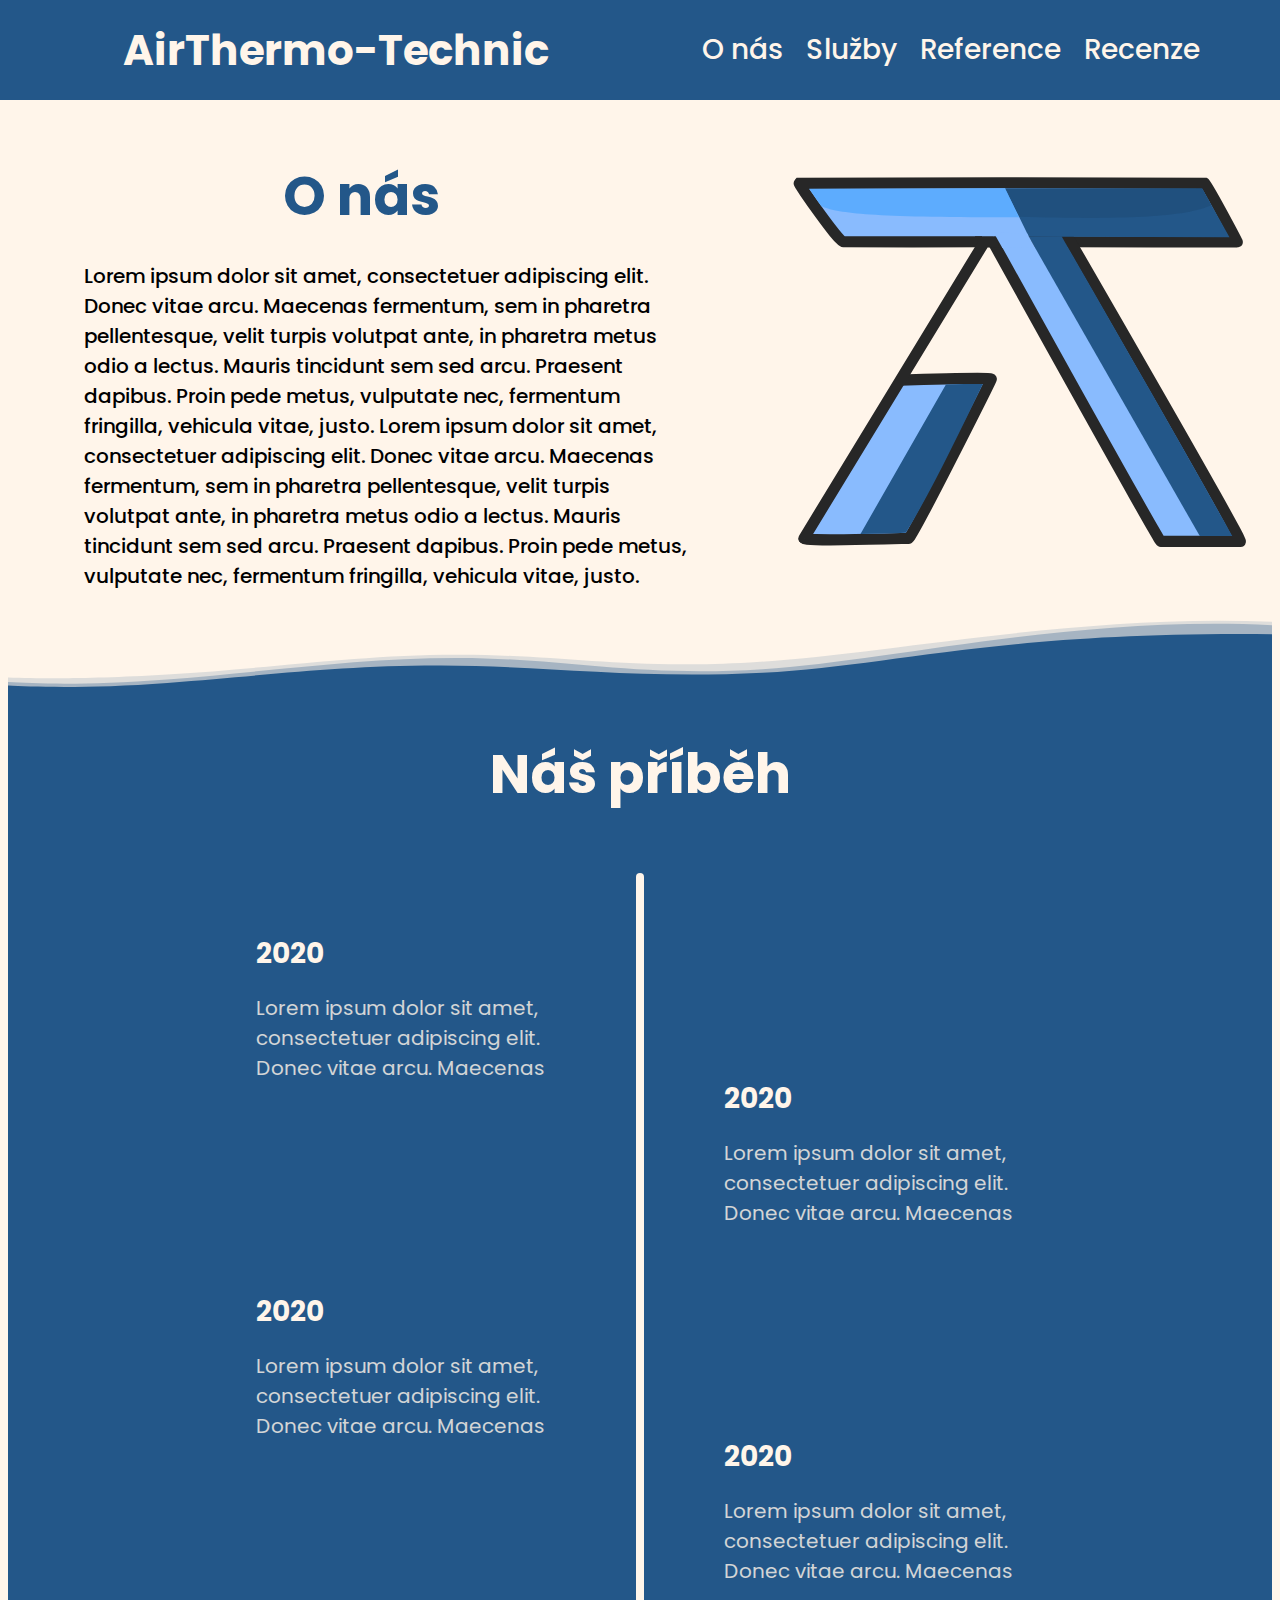
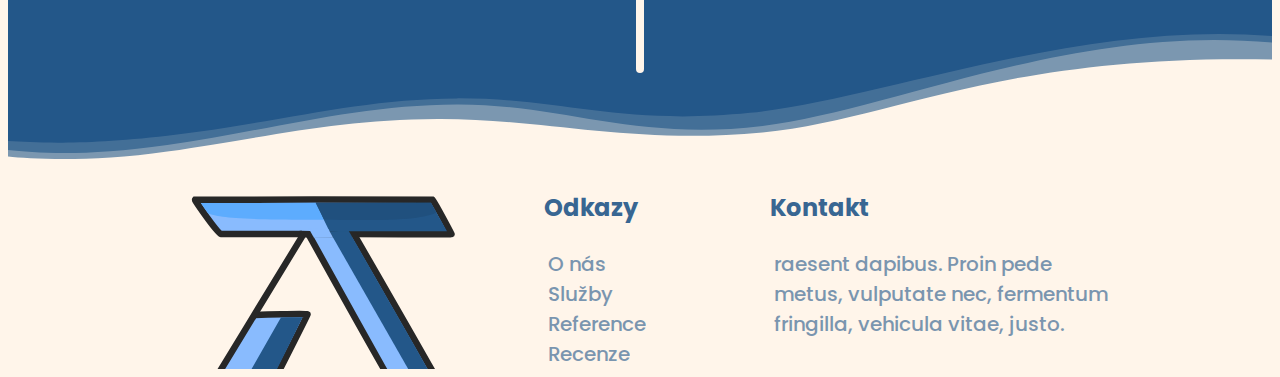
==== a-us.html @ fc0c4437 "Added about us page" ====
<!DOCTYPE html>
<html>

<head>
    <link rel="preconnect" href="https://fonts.googleapis.com">
    <link rel="preconnect" href="https://fonts.gstatic.com" crossorigin>
    <link
        href="https://fonts.googleapis.com/css2?family=Montserrat:ital,wght@0,100..900;1,100..900&family=Poppins:ital,wght@0,100;0,200;0,300;0,400;0,500;0,600;0,700;0,800;0,900;1,100;1,200;1,300;1,400;1,500;1,600;1,700;1,800;1,900&display=swap"
        rel="stylesheet">

    <link rel="stylesheet" href="styles/general/general.css">
    <link rel="stylesheet" href="styles/general/header.css">
    <link rel="stylesheet" href="styles/general/path-elem.css">
    <link rel="stylesheet" href="styles/general/footer.css">

    <link rel="stylesheet" href="styles/specific/a-us.css">
    <link rel="stylesheet" href="styles/specific/time.css">



    <meta name="viewport" content="width=device-width, initial-scale=1.0">
    <meta charset="UTF-8">
</head>

<body>
    <header class="flex a-c s-around">
        <div class="l-head">
            <p class="h-head">
                AirThermo-Technic
            </p>
        </div>
        <div class="r-header">
            <a class="h-link">
                O nás
            </a>
            <a class="h-link">
                Služby
            </a>
            <a class="h-link">
                Reference
            </a>
            <a class="h-link">
                Recenze
            </a>
        </div>
    </header>
    <div class="a-us flex">
        <div class="l-a-us f-col a-c">
            <h1 class="h">O nás</h1>
            <p class="a-us-text">
                Lorem ipsum dolor sit amet, consectetuer
                adipiscing elit. Donec vitae arcu. Maecenas
                fermentum, sem in pharetra pellentesque,
                velit turpis volutpat ante, in pharetra metus
                odio a lectus. Mauris tincidunt sem sed arcu.
                Praesent dapibus. Proin pede metus, vulputate nec,
                fermentum fringilla, vehicula vitae, justo. Lorem ipsum dolor sit amet, consectetuer
                adipiscing elit. Donec vitae arcu. Maecenas
                fermentum, sem in pharetra pellentesque,
                velit turpis volutpat ante, in pharetra metus
                odio a lectus. Mauris tincidunt sem sed arcu.
                Praesent dapibus. Proin pede metus, vulputate nec,
                fermentum fringilla, vehicula vitae, justo.

            </p>
        </div>
        <div class="r-a-us">
            <img class="a-us-pic" src="pics/airthermo-logo.svg">
        </div>
        <svg class=" nectar-shape-divider
            bl" fill="" xmlns="http://www.w3.org/2000/svg" viewBox="0 0 1000 300" preserveAspectRatio="none">
            <path
                d="M 1000 299 l 2 -279 c -155 -36 -310 135 -415 164 c -102.64 28.35 -149 -32 -232 -31 c -80 1 -142 53 -229 80 c -65.54 20.34 -101 15 -126 11.61 v 54.39 z">
            </path>
            <path
                d="M 1000 286 l 2 -252 c -157 -43 -302 144 -405 178 c -101.11 33.38 -159 -47 -242 -46 c -80 1 -145.09 54.07 -229 87 c -65.21 25.59 -104.07 16.72 -126 10.61 v 22.39 z">
            </path>
            <path
                d="M 1000 300 l 1 -230.29 c -217 -12.71 -300.47 129.15 -404 156.29 c -103 27 -174 -30 -257 -29 c -80 1 -130.09 37.07 -214 70 c -61.23 24 -108 15.61 -126 10.61 v 22.39 z">
            </path>
        </svg>

    </div>
    <div class="time a-c f-col">
        <h2 class="h">Náš příběh</h2>
        <div class="flex a-c">

            <div class="f-col">

                <div class="time-item one">
                    <p class="time-h">
                        2020
                    </p>
                    <p class="time-para">
                        Lorem ipsum dolor sit amet, consectetuer
                        adipiscing elit. Donec vitae arcu. Maecenas
                    </p>
                </div>
                <div class="time-item">
                    <p class="time-h">
                        2020
                    </p>
                    <p class="time-para">
                        Lorem ipsum dolor sit amet, consectetuer
                        adipiscing elit. Donec vitae arcu. Maecenas
                    </p>
                </div>



            </div>
            <hr class="time-line">
            <div class="f-col">

                <div class="time-item two">
                    <p class="time-h">
                        2020
                    </p>
                    <p class="time-para">
                        Lorem ipsum dolor sit amet, consectetuer
                        adipiscing elit. Donec vitae arcu. Maecenas
                    </p>
                </div>
                <div class="time-item">
                    <p class="time-h">
                        2020
                    </p>
                    <p class="time-para">
                        Lorem ipsum dolor sit amet, consectetuer
                        adipiscing elit. Donec vitae arcu. Maecenas
                    </p>
                </div>
            </div>
        </div>


        <svg class=" nectar-shape-divider
        whi" fill="" xmlns="http://www.w3.org/2000/svg" viewBox="0 0 1000 300" preserveAspectRatio="none">
            <path
                d="M 1000 299 l 2 -279 c -155 -36 -310 135 -415 164 c -102.64 28.35 -149 -32 -232 -31 c -80 1 -142 53 -229 80 c -65.54 20.34 -101 15 -126 11.61 v 54.39 z">
            </path>
            <path
                d="M 1000 286 l 2 -252 c -157 -43 -302 144 -405 178 c -101.11 33.38 -159 -47 -242 -46 c -80 1 -145.09 54.07 -229 87 c -65.21 25.59 -104.07 16.72 -126 10.61 v 22.39 z">
            </path>
            <path
                d="M 1000 300 l 1 -230.29 c -217 -12.71 -300.47 129.15 -404 156.29 c -103 27 -174 -30 -257 -29 c -80 1 -130.09 37.07 -214 70 c -61.23 24 -108 15.61 -126 10.61 v 22.39 z">
            </path>
        </svg>
    </div>
    <footer class="flex s-around">
        <img class="footer-logo" src="pics/logo-footer.svg">

        <div class="flex">
            <div class="footer-links f-col">
                <p class="footer-link-h">
                    Odkazy
                </p>
                <a class="f-link">
                    O nás
                </a>
                <a class="f-link">
                    Služby
                </a>
                <a class="f-link">
                    Reference
                </a>
                <a class="f-link">
                    Recenze
                </a>


            </div>
            <div class="footer-links f-col">
                <p class="footer-link-h">
                    Kontakt
                </p>
                <a class="f-link">
                    raesent dapibus. Proin pede metus, vulputate nec,
                    fermentum fringilla, vehicula vitae, justo.
                </a>
            </div>
        </div>

    </footer>
</body>

</html>
---- styles/general/general.css ----
.flex {
    display: flex;
}
.wrap {
    flex-wrap: wrap;
}
body {
    background-color: #FFF5EA;
}

.a-c {
    align-items: center;
}

.j-c {
    justify-content: center;
}
.f-col {
    display: flex;
    flex-direction: column;
}
.s-around {
    justify-content: space-around;
}

p,
a,
.h,
button{
    font-family: "Poppins", sans-serif;
}
.h {
    font-size: 54px;
}
---- styles/general/header.css ----
header {
    position: fixed;
    top: 0;
    left: 0;
    right: 0;
    height: 100px;
    background-color: #235789;
    z-index: 10000;
}

.h-head {
    color: #FFF5EA;
    font-size: 42px;
    margin-left: 4vw;
    font-weight: 700;
}

.h-link {
    color: #FFF5EA;
    font-size: 28px;
    margin: 8px;
    font-weight: 500;
}
---- styles/general/path-elem.css ----
.nectar-shape-divider {
    
    width: 100%;
    left: 0;
    right: 0;
    width: 100%;
    bottom: -1px;
    z-index: 100;
    height: 13%;
    position: absolute;

  }
  svg path:nth-child(1) { opacity: 0.15; }
  svg path:nth-child(2) { opacity: 0.3; }
  
  .nectar-shape-divider-wrap {
    width: 100%;
  }
.whi {
    fill: #FFF5EA;
}
.bl {
    fill: #235789;
}
---- styles/general/footer.css ----
.footer-logo {
    width: 25vw;
    margin-left: 10vw;
}

footer {
    padding-bottom: -80px;
}

.footer-links {
    margin-right: 10vw;
}

.footer-link-h {
    font-size: 24px;
    font-weight: 700;
    opacity: 0.9;
    color: #235789;
    margin-left: -4px;
}

.f-link {
    font-size: 20px;
    color: #235789;
    font-weight: 500;
    opacity: 0.6;
    max-width: 340px;
}
---- styles/specific/a-us.css ----
.a-us {
    margin-top: 120px;
    position: relative;
    padding-bottom: 60px;
}

.l-a-us {
    width: 60vw;
}

h1 {
    color: #235789;

    margin-bottom: 4px;

    font-weight: 700;
    margin-left: -4vw;
}

.a-us-text {
    width: 80%;
    font-size: 20px;
    font-weight: 500;

}
.r-a-us {
    width: 30vw;
}

@media (max-width: 1300px) {
    .r-a-us {
        width: 40vw;
    }
    
}
---- styles/specific/time.css ----
.time {
    background-color: #235789;
    position: relative;
    padding-bottom: 80px;
}

h2 {
    color: #FFF5EA;
}

.time-line {
    height: 800px;
    width: 8px;
    border: none;
    background-color: #FFF5EA;
    border-radius: 4px;
}

.time-item {
    margin: 80px;
  
}

.one {
    margin-top: -100px;
}

.two {
    margin-top: 190px;
}
.time-h {
    color: #FFF5EA;
    font-size: 28px;
    font-weight: 700;
}

.time-para {
    max-width: 300px;
    color: #FFF5EA;
    opacity: 0.8;
    font-size: 20px;
    margin-top: -10px;
}
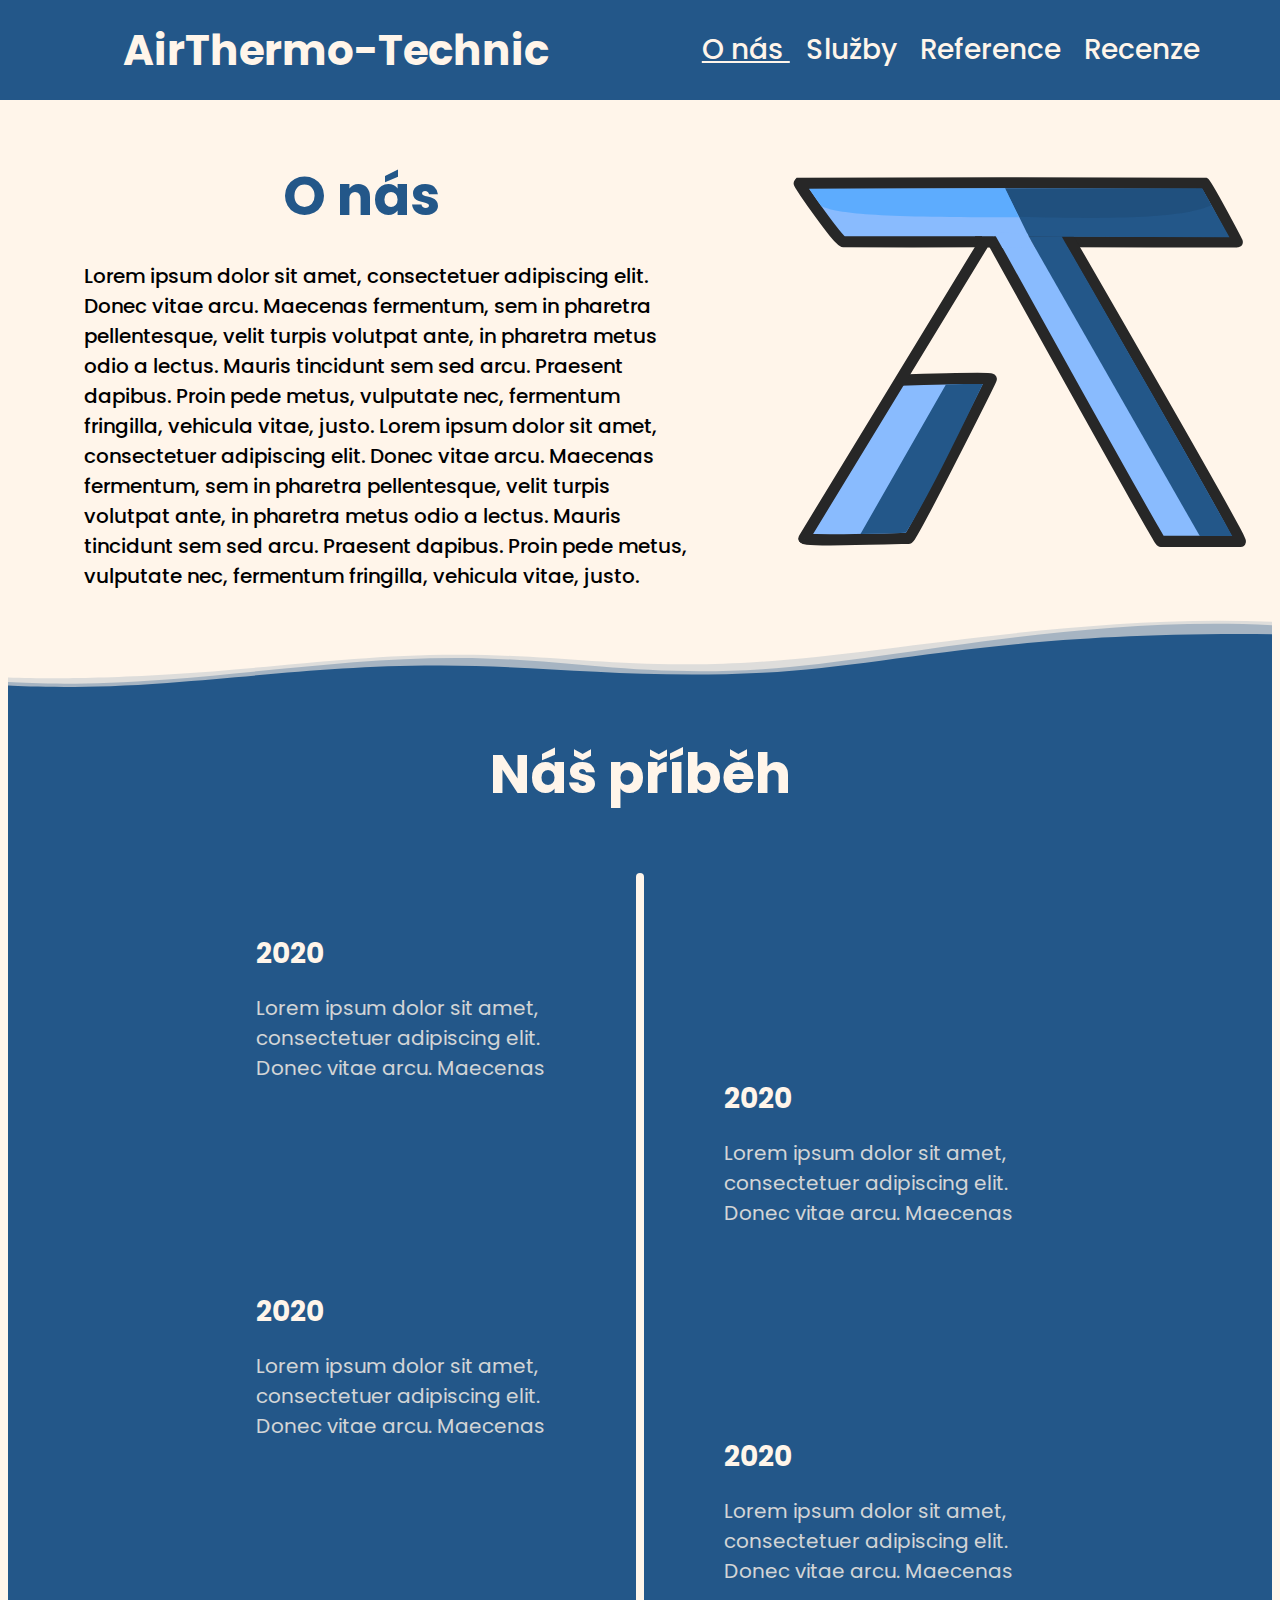
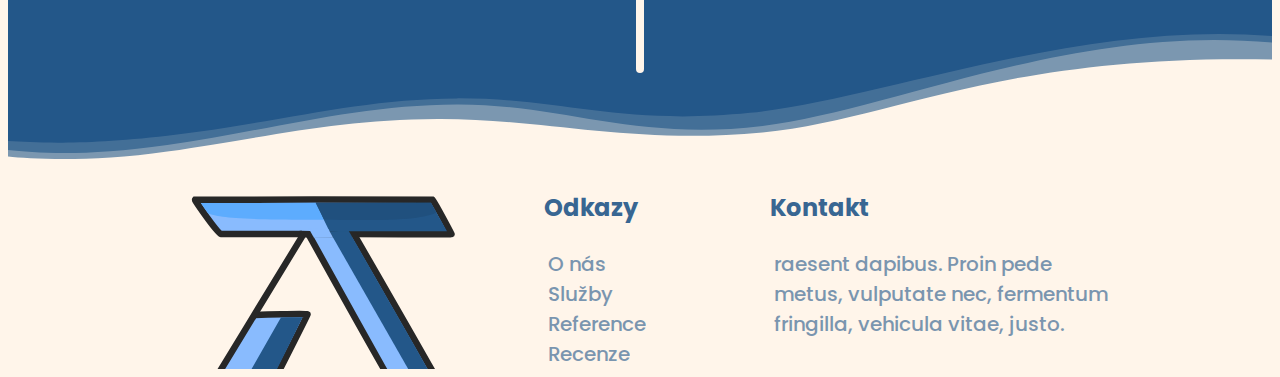
==== commit e411542f: "Added link to about us" ====
--- a/a-us.html
+++ b/a-us.html
@@ -30,7 +30,7 @@
             </p>
         </div>
         <div class="r-header">
-            <a class="h-link">
+            <a class="h-link" href="https://about-us.dls8xlu6q7aze.amplifyapp.com/">
                 O nás
             </a>
             <a class="h-link">
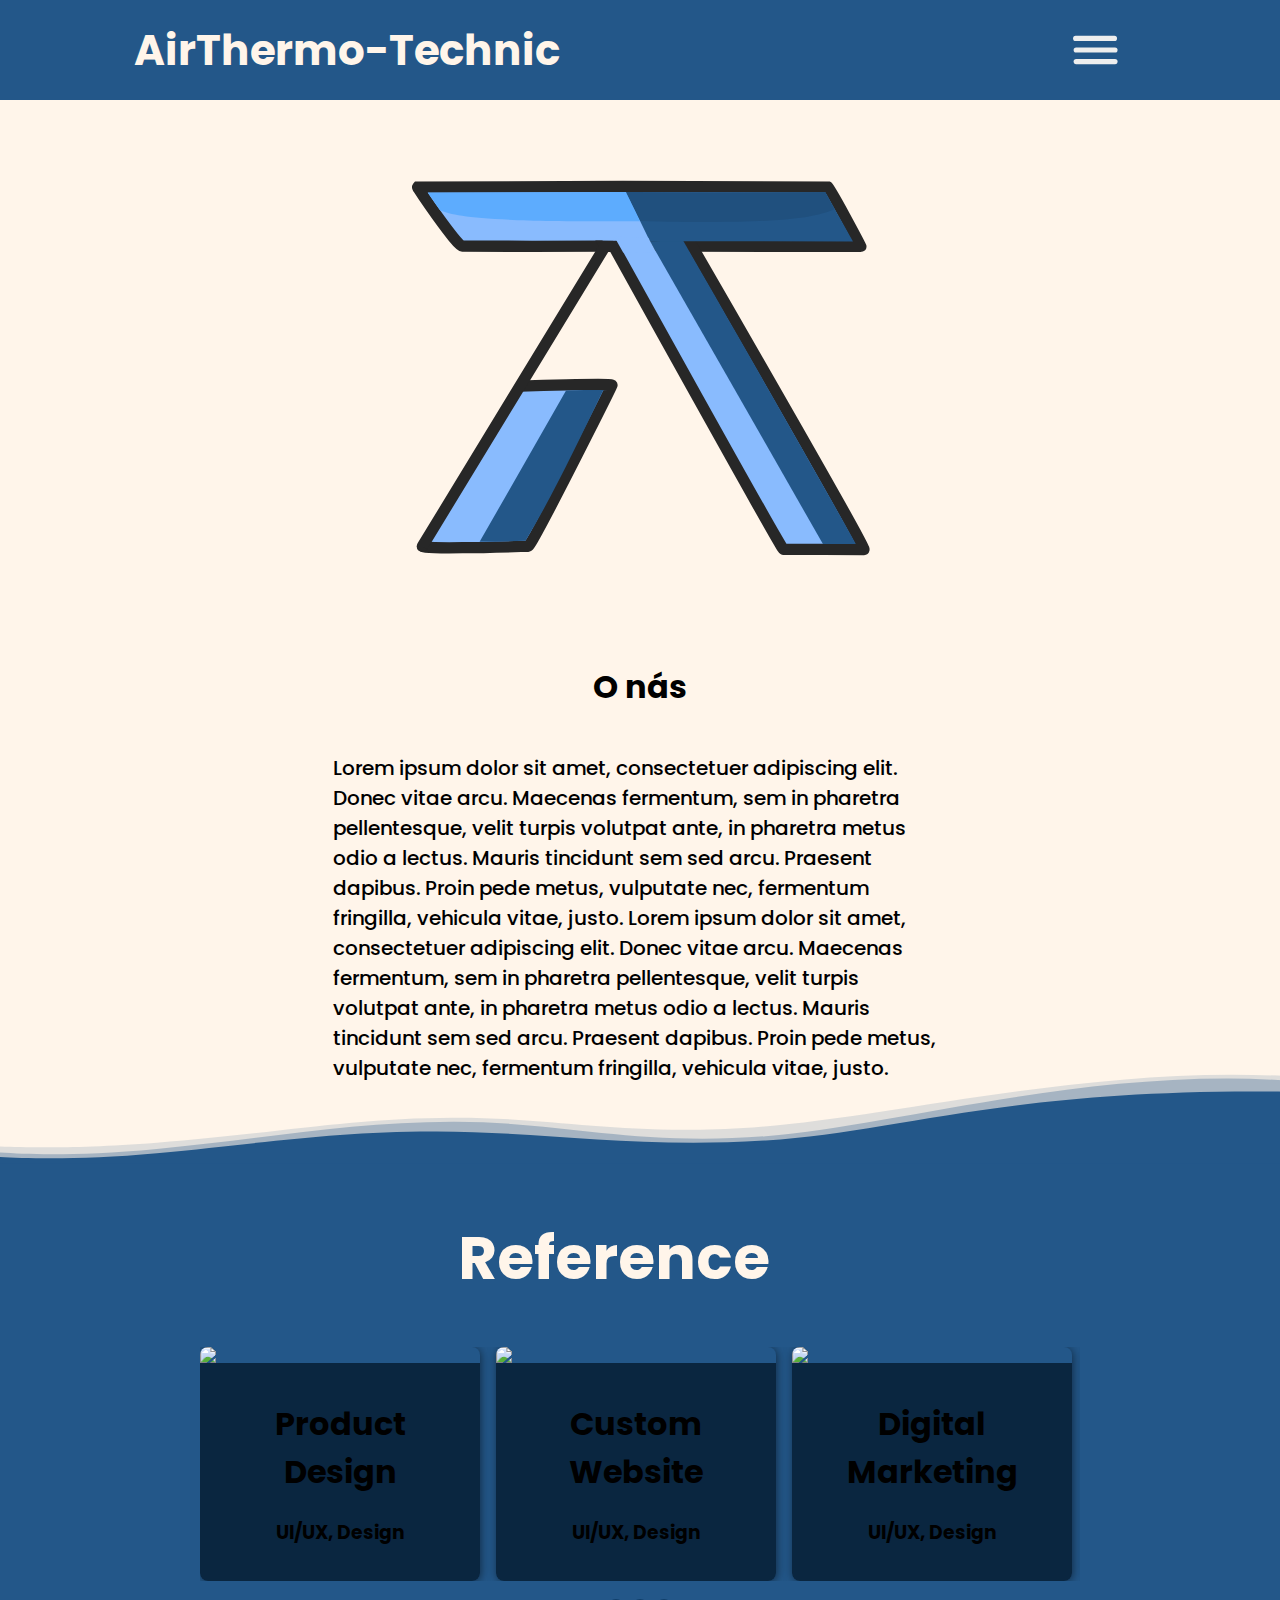
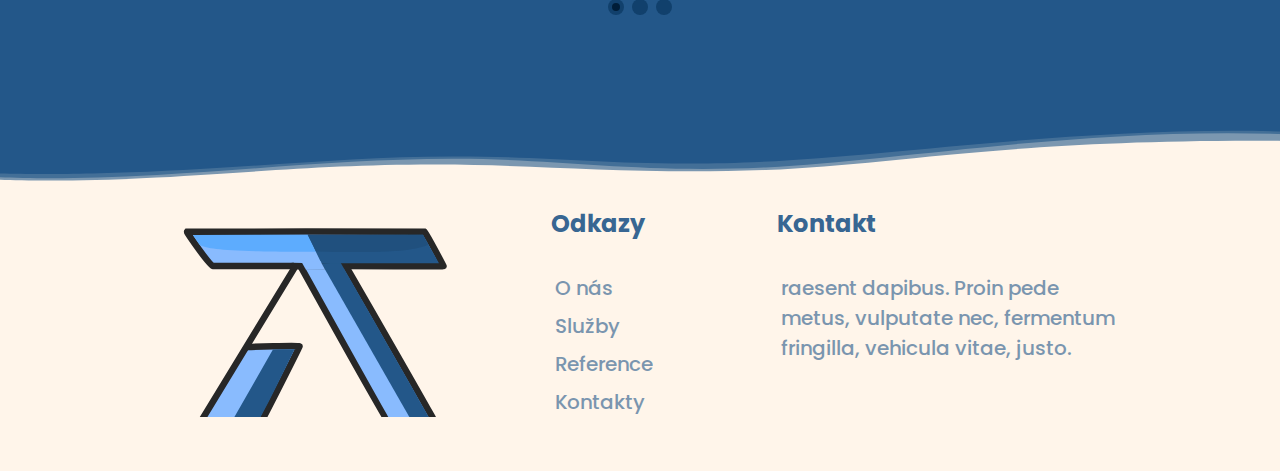
==== commit 36e73d0b: "Added pages and burger menu" ====
--- a/a-us.html
+++ b/a-us.html
@@ -12,9 +12,12 @@
     <link rel="stylesheet" href="styles/general/header.css">
     <link rel="stylesheet" href="styles/general/path-elem.css">
     <link rel="stylesheet" href="styles/general/footer.css">
+    <link rel="stylesheet" href="styles/general/burger.css">
 
     <link rel="stylesheet" href="styles/specific/a-us.css">
     <link rel="stylesheet" href="styles/specific/time.css">
+    <link rel="stylesheet" href="styles/specific/carousel.css">
+
 
 
 
@@ -23,6 +26,10 @@
 </head>
 
 <body>
+    <a href="https://airthermo.cz/objednat/">
+        <button class="sta-but b-blue white">Objednat ></button>
+    </a>
+
     <header class="flex a-c s-around">
         <div class="l-head">
             <p class="h-head">
@@ -30,23 +37,45 @@
             </p>
         </div>
         <div class="r-header">
-            <a class="h-link" href="https://about-us.dls8xlu6q7aze.amplifyapp.com/">
+            <a class="h-link" href="https://airthermo.cz/onás/">
                 O nás
             </a>
-            <a class="h-link">
-                Služby
+            <a class="h-link" href="https://airthermo.cz/služby/">
+                služby
             </a>
-            <a class="h-link">
+            <a class="h-link" href="https://airthermo.cz/reference/">
                 Reference
             </a>
-            <a class="h-link">
-                Recenze
+            <a class="h-link" href="https://airthermo.cz/kontakty/">
+                Kontakty
             </a>
-        </div>
+
+        </div>
+        <button class="burger" id="burger-menu" onclick="toggleMenu()"></button>
+        <div class="background"></div>
+        <div class="menu">
+            <nav>
+                <a style="animation-delay: 0.2s" href="https://airthermo.cz/onás/">Služby</a>
+                <a style="animation-delay: 0.2s" href="https://airthermo.cz/služby/">Služby</a>
+
+                <a style="animation-delay: 0.4s" href="https://airthermo.cz/reference/">Reference</a>
+
+                <a style="animation-delay: 0.5s" href="https://airthermo.cz/kontakty/">Kontakty</a>
+                <a style="animation-delay: 0.5s" href="https://airthermo.cz/objednat/" class="no-dec">
+                    <button class="burger-button b-blue white no-dec">
+                        Objednat >
+                    </button>
+                </a>
+
+            </nav>
+        </div>
+        <script type="text/javascript">
+            const toggleMenu = () => document.body.classList.toggle("open");
+        </script>
     </header>
     <div class="a-us flex">
         <div class="l-a-us f-col a-c">
-            <h1 class="h">O nás</h1>
+            <h1 class="t-cen">O nás</h1>
             <p class="a-us-text">
                 Lorem ipsum dolor sit amet, consectetuer
                 adipiscing elit. Donec vitae arcu. Maecenas
@@ -82,54 +111,163 @@
 
     </div>
     <div class="time a-c f-col">
-        <h2 class="h">Náš příběh</h2>
-        <div class="flex a-c">
-
-            <div class="f-col">
-
-                <div class="time-item one">
-                    <p class="time-h">
-                        2020
-                    </p>
-                    <p class="time-para">
-                        Lorem ipsum dolor sit amet, consectetuer
-                        adipiscing elit. Donec vitae arcu. Maecenas
-                    </p>
+        <h2 class="t-cen">Reference</h2>
+
+        <div class="center">
+            <div class="wrapper">
+                <div class="inner">
+                    <div class="card">
+                        <img src="https://colorlib.com/preview/theme/seogo/img/case_study/1.png">
+                        <div class="content">
+                            <h1>Product Design</h1>
+                            <h3>UI/UX, Design</h3>
+                        </div>
+                    </div>
+                    <div class="card">
+                        <img src="https://colorlib.com/preview/theme/seogo/img/case_study/2.png">
+                        <div class="content">
+                            <h1>Custom Website</h1>
+                            <h3>UI/UX, Design</h3>
+                        </div>
+                    </div>
+                    <div class="card">
+                        <img src="https://colorlib.com/preview/theme/seogo/img/case_study/3.png">
+                        <div class="content">
+                            <h1>Digital Marketing</h1>
+                            <h3>UI/UX, Design</h3>
+                        </div>
+                    </div>
+                    <div class="card">
+                        <img src="https://colorlib.com/preview/theme/seogo/img/case_study/1.png">
+                        <div class="content">
+                            <h1>Digital Marketing</h1>
+                            <h3>UI/UX, Design</h3>
+                        </div>
+                    </div>
+                    <div class="card">
+                        <img src="https://colorlib.com/preview/theme/seogo/img/case_study/2.png">
+                        <div class="content">
+                            <h1>Digital Marketing</h1>
+                            <h3>UI/UX, Design</h3>
+                        </div>
+                    </div>
+                    <div class="card">
+                        <img src="https://colorlib.com/preview/theme/seogo/img/case_study/3.png">
+                        <div class="content">
+                            <h1>Digital Marketing</h1>
+                            <h3>UI/UX, Design</h3>
+                        </div>
+                    </div>
+                    <div class="card">
+                        <img src="https://colorlib.com/preview/theme/seogo/img/case_study/1.png">
+                        <div class="content">
+                            <h1>Digital Marketing</h1>
+                            <h3>UI/UX, Design</h3>
+                        </div>
+                    </div>
+                    <div class="card">
+                        <img src="https://colorlib.com/preview/theme/seogo/img/case_study/2.png">
+                        <div class="content">
+                            <h1>Digital Marketing</h1>
+                            <h3>UI/UX, Design</h3>
+                        </div>
+                    </div>
+                    <div class="card">
+                        <img src="https://colorlib.com/preview/theme/seogo/img/case_study/3.png">
+                        <div class="content">
+                            <h1>Digital Marketing</h1>
+                            <h3>UI/UX, Design</h3>
+                        </div>
+                    </div>
                 </div>
-                <div class="time-item">
-                    <p class="time-h">
-                        2020
-                    </p>
-                    <p class="time-para">
-                        Lorem ipsum dolor sit amet, consectetuer
-                        adipiscing elit. Donec vitae arcu. Maecenas
-                    </p>
+            </div>
+
+            <div class="map">
+                <button class="active first"></button>
+                <button class="second"></button>
+                <button class="third"></button>
+
+            </div>
+        </div>
+        <div class="center hidden">
+            <div class="wrapper hidden">
+                <div class="inner-hidden">
+                    <div class="card">
+                        <img src="https://colorlib.com/preview/theme/seogo/img/case_study/1.png">
+                        <div class="content">
+                            <h1>Product Design</h1>
+                            <h3>UI/UX, Design</h3>
+                        </div>
+                    </div>
+                    <div class="card">
+                        <img src="https://colorlib.com/preview/theme/seogo/img/case_study/2.png">
+                        <div class="content">
+                            <h1>Custom Website</h1>
+                            <h3>UI/UX, Design</h3>
+                        </div>
+                    </div>
+                    <div class="card">
+                        <img src="https://colorlib.com/preview/theme/seogo/img/case_study/3.png">
+                        <div class="content">
+                            <h1>Digital Marketing</h1>
+                            <h3>UI/UX, Design</h3>
+                        </div>
+                    </div>
+                    <div class="card">
+                        <img src="https://colorlib.com/preview/theme/seogo/img/case_study/1.png">
+                        <div class="content">
+                            <h1>Digital Marketing</h1>
+                            <h3>UI/UX, Design</h3>
+                        </div>
+                    </div>
+                    <div class="card">
+                        <img src="https://colorlib.com/preview/theme/seogo/img/case_study/2.png">
+                        <div class="content">
+                            <h1>Digital Marketing</h1>
+                            <h3>UI/UX, Design</h3>
+                        </div>
+                    </div>
+                    <div class="card">
+                        <img src="https://colorlib.com/preview/theme/seogo/img/case_study/3.png">
+                        <div class="content">
+                            <h1>Digital Marketing</h1>
+                            <h3>UI/UX, Design</h3>
+                        </div>
+                    </div>
+                    <div class="card">
+                        <img src="https://colorlib.com/preview/theme/seogo/img/case_study/1.png">
+                        <div class="content">
+                            <h1>Digital Marketing</h1>
+                            <h3>UI/UX, Design</h3>
+                        </div>
+                    </div>
+                    <div class="card">
+                        <img src="https://colorlib.com/preview/theme/seogo/img/case_study/2.png">
+                        <div class="content">
+                            <h1>Digital Marketing</h1>
+                            <h3>UI/UX, Design</h3>
+                        </div>
+                    </div>
+                    <div class="card">
+                        <img src="https://colorlib.com/preview/theme/seogo/img/case_study/3.png">
+                        <div class="content">
+                            <h1>Digital Marketing</h1>
+                            <h3>UI/UX, Design</h3>
+                        </div>
+                    </div>
                 </div>
-
-
-
-            </div>
-            <hr class="time-line">
-            <div class="f-col">
-
-                <div class="time-item two">
-                    <p class="time-h">
-                        2020
-                    </p>
-                    <p class="time-para">
-                        Lorem ipsum dolor sit amet, consectetuer
-                        adipiscing elit. Donec vitae arcu. Maecenas
-                    </p>
-                </div>
-                <div class="time-item">
-                    <p class="time-h">
-                        2020
-                    </p>
-                    <p class="time-para">
-                        Lorem ipsum dolor sit amet, consectetuer
-                        adipiscing elit. Donec vitae arcu. Maecenas
-                    </p>
-                </div>
+            </div>
+
+            <div class="map-hidden">
+                <button class="active first-2"></button>
+                <button class="second-2"></button>
+                <button class="third-2"></button>
+                <button class="fourth-2"></button>
+                <button class="fifth-2"></button>
+                <button class="sixth-2"></button>
+                <button class="seventh-2"></button>
+                <button class="eigth-2"></button>
+                <button class="nineth-2"></button>
             </div>
         </div>
 
@@ -150,7 +288,7 @@
     <footer class="flex s-around">
         <img class="footer-logo" src="pics/logo-footer.svg">
 
-        <div class="flex">
+        <div class="flex wrap j-c">
             <div class="footer-links f-col">
                 <p class="footer-link-h">
                     Odkazy
@@ -165,7 +303,7 @@
                     Reference
                 </a>
                 <a class="f-link">
-                    Recenze
+                    Kontakty
                 </a>
 
 
@@ -182,6 +320,9 @@
         </div>
 
     </footer>
+    <script src="scripts/carousel.js"></script>
+    <script src="scripts/carousel-hidden.js"></script>
+
 </body>
 
 </html>--- a/styles/general/general.css
+++ b/styles/general/general.css
@@ -6,6 +6,9 @@
 }
 body {
     background-color: #FFF5EA;
+    margin-top: -24px;
+    width: 101%;
+    margin-left: -0.5%;
 }
 
 .a-c {
@@ -23,12 +26,36 @@
     justify-content: space-around;
 }
 
-p,
-a,
-.h,
-button{
+.no-dec {
+    text-decoration: none;
+}
+* {
     font-family: "Poppins", sans-serif;
 }
 .h {
     font-size: 54px;
 }
+
+.t-cen {
+    text-align: center;
+}
+
+.blue {
+   color: #235789
+}
+
+.b-blue {
+    background-color: #235789;
+}
+
+.white {
+    color: #FFF5EA;
+}
+
+.b-white {
+    background-color: #FFF5EA;
+}
+
+.black {
+    color: #313638;
+}--- a/styles/general/header.css
+++ b/styles/general/header.css
@@ -5,7 +5,7 @@
     right: 0;
     height: 100px;
     background-color: #235789;
-    z-index: 10000;
+    z-index: 1000000;
 }
 
 .h-head {
@@ -15,10 +15,40 @@
     font-weight: 700;
 }
 
+@media (max-width: 730px) {
+    .h-head {
+        font-size: 30px;
+        margin-left: 30px;
+    }
+}
+
+@media (max-width: 500px) {
+    .h-head {
+        font-size: 6vw;
+    }
+}
+
 .h-link {
     color: #FFF5EA;
     font-size: 28px;
     margin: 8px;
+    cursor: pointer;
     font-weight: 500;
+    text-decoration: none;
+    transition: 0.3s;
 }
 
+.h-link:hover {
+    color: #ffffff;
+}
+
+@media (max-width: 1300px) {
+    .h-link {
+        display: none;
+    }
+
+    .h-head {
+        margin-left: 10px;
+    
+    }
+}--- a/styles/general/path-elem.css
+++ b/styles/general/path-elem.css
@@ -21,4 +21,16 @@
 }
 .bl {
     fill: #235789;
+}
+
+@media (max-width: 1500px) {
+  .nectar-shape-divider {
+    height: 9%;
+  }
+}
+
+@media (max-width: 1000Px) {
+  .nectar-shape-divider {
+    height: 3%;
+  }
 }--- a/styles/general/footer.css
+++ b/styles/general/footer.css
@@ -4,12 +4,14 @@
 }
 
 footer {
-    padding-bottom: -80px;
+    padding-bottom: 30px;
 }
 
 .footer-links {
     margin-right: 10vw;
 }
+
+
 
 .footer-link-h {
     font-size: 24px;
@@ -24,5 +26,29 @@
     color: #235789;
     font-weight: 500;
     opacity: 0.6;
+    margin-top: 8px;
     max-width: 340px;
+}
+
+.b-blue .footer-link-h,
+.b-blue .f-link {
+    color: #FFF5EA;
+}
+
+@media (max-width: 1000px) {
+    .footer-logo {
+        display: none;
+    }
+    .footer-links {
+        margin-left: 10vw;
+        align-items: center;
+        margin-top: 20px;
+    }
+    .footer-link-h {
+        margin-bottom: 0px;
+    }
+    .f-link {
+        text-align: center;
+    }
+    
 }--- a/styles/general/burger.css
+++ b/styles/general/burger.css
@@ -0,0 +1,164 @@
+
+  .menu {
+    position: fixed;
+  }
+  
+  .burger {
+    z-index: 100000;
+    top: 0;
+    margin-right: 20px;
+ 
+    display: grid;
+    place-items: center;
+    width: 80px;
+    height: 80px;
+    background-image: url("burger.svg");
+    background-repeat: no-repeat;
+    background-position: center;
+    background-color: transparent;
+    border: none;
+  }
+  .burger {
+    display: none;
+}
+
+@media (max-width: 1300px) {
+  .burger {
+      display: initial;
+  }
+}
+  
+  body.open .burger {
+    background-image: url("close.svg");
+  }
+  
+  .background {
+    position: fixed;
+    z-index: 1;
+    top: 0;
+    right: 0;
+    bottom: 0;
+    left: 0;
+    aspect-ratio: 2 / 1;
+    translate: -50% -50%;
+    height: 88px;
+    
+    background: #07030a;
+    border-radius: 50%;
+    opacity: 0;
+    transition: 0.6s;
+  }
+  
+  body.open .background {
+    height: 300vh;
+    opacity: 0.7;
+  }
+  
+  .menu {
+    z-index: 2;
+    position: absolute;
+
+    padding: auto;
+    padding-top: 120px;
+    
+    height: 100%;
+    width:  30%;
+    opacity: 0;
+    visibility: hidden;
+    transition: 0.05s;
+  }
+  
+  .menu nav {
+    display: flex;
+    flex-direction: column;
+    justify-content: center;
+    align-items: flex-start;
+   
+    margin-top: 80px;
+
+  }
+
+  @media (max-width: 1300px) {
+    .menu nav {
+        margin-left: -10vw;
+    }
+  }
+  
+  body.open .menu {
+    opacity: 1;
+    visibility: visible;
+  }
+  
+  body .menu nav:hover > a {
+    opacity: 0.25;
+  }
+  
+  body .menu nav > a:hover {
+    opacity: 1;
+    translate: 8px 0;
+  }
+  
+  .menu a {
+    position: relative;
+    color: #f9f9f9;
+    font-size: 48px;
+    
+    padding-top: 20px;
+    
+    text-decoration: none;
+    opacity: 0;
+    cursor: pointer;
+    transition: 0.4s;
+  }
+  
+  .menu a::after {
+    content: "";
+    position: absolute;
+    top: 50%;
+    right: -26px;
+    translate: 0 -50%;
+    margin-top: 2px;
+    width: 10px;
+    height: 10px;
+    border-top: 3px solid #ffffff;
+    border-right: 3px solid #ffffff;
+    opacity: 0;
+    rotate: 45deg;
+    transition: 0.3s;
+  }
+  
+  .menu a:hover::after {
+    opacity: 1;
+  }
+  
+  @keyframes appear {
+    0% {
+      opacity: 0;
+      translate: -30px 0;
+    }
+    100% {
+      opacity: 1;
+    }
+  }
+  
+  body.open .menu a {
+    opacity: 1;
+    animation: appear 0.35s backwards;
+  }
+
+  .burger-button {
+    width: 240px;
+    height: 80px;
+    border: none;
+    margin-top: 30px;
+    border-radius: 14px;
+    font-size: 30px;
+    font-weight:600;
+    cursor: pointer;
+    transition: 0.3s ease;
+  }
+
+  .burger-button:hover {
+    background-color: #1e4e7c;
+  }
+
--- a/styles/specific/a-us.css
+++ b/styles/specific/a-us.css
@@ -8,9 +8,10 @@
     width: 60vw;
 }
 
-h1 {
-    color: #235789;
 
+h2 {
+   
+    font-size: 80px;
     margin-bottom: 4px;
 
     font-weight: 700;
@@ -28,6 +29,11 @@
 }
 
 @media (max-width: 1300px) {
+    .a-us {
+        flex-direction: column-reverse;
+        align-items: center;
+    }
+
     .r-a-us {
         width: 40vw;
     }
--- a/styles/specific/time.css
+++ b/styles/specific/time.css
@@ -6,6 +6,7 @@
 
 h2 {
     color: #FFF5EA;
+    font-size: 60px;
 }
 
 .time-line {
--- a/styles/specific/carousel.css
+++ b/styles/specific/carousel.css
@@ -0,0 +1,150 @@
+
+
+
+.center,
+.center.center.hidden {
+  align-items: center;
+  z-index: 10000;
+  display: flex;
+  flex-direction: column;
+  height: 100%;
+  justify-content: center;
+  padding-bottom: 80px;
+  margin-top: 40px;
+}
+
+.wrapper {
+  display: flex;
+  grid-gap: 1em;
+  overflow: hidden;
+  width: 55em;
+}
+
+.center.center.hidden {
+  display: none;
+}
+
+
+
+
+
+
+
+
+
+.wrapper > .inner,
+.wrapper > .inner-2,
+.wrapper > .inner-3,
+.wrapper > .inner-hidden,
+.wrapper > .inner-hidden-2,
+.wrapper > .inner-hidden-3 {
+  display: flex;
+  grid-gap: 1em;
+  transition: all 1s ease-in-out;
+}
+
+.card {
+  border-radius: 0.5em;
+  box-shadow: 1px 1px 10px rgba(0, 0, 0, 0.5);
+ 
+}
+.card > img {
+  border-top-right-radius: inherit;
+  border-top-left-radius: inherit;
+  display: block;
+  width: 17.5em;
+}
+.card > .content {
+  background: #0a2640;
+  border-bottom-left-radius: inherit;
+  border-bottom-right-radius: inherit;
+  padding: 1em;
+  
+  text-align: center;
+}
+.card > .content > .h1, .card > .content > .h3 {
+  margin: 0.35em 0;
+}
+.card > .content > .h1 {
+  color: #fff;
+  font-size: 1.25rem;
+  line-height: 1;
+  font-weight: 700;
+}
+.card > .content > .h3 {
+  color: #ccc;
+  font-size: 0.9rem;
+  font-weight: 300;
+}
+
+.map,
+.map-2,
+.map-3,
+.map-hidden,
+.map-hidden-2,
+.map-hidden-3  {
+  margin-top: 1em;
+}
+.map > button,
+.map-2 > button,
+.map-3 > button,
+.map-hidden > button,
+.map-hidden-2 > button,
+.map-hidden-3 > button {
+  all: unset;
+  background: #11406c;
+  cursor: pointer;
+  margin: 0 0.125em;
+  position: relative;
+  -webkit-user-select: none;
+     -moz-user-select: none;
+      -ms-user-select: none;
+          user-select: none;
+  border-radius: 100%;
+  height: 1em;
+  width: 1em;
+}
+.map > button.active:after, 
+.map-2 > button.active:after, 
+.map-3 > button.active:after, 
+.map-hidden > button.active:after,
+.map-hidden-2 > button.active:after,
+.map-hidden-3 > button.active:after {
+  background: #001d38;
+  content: "";
+  left: 50%;
+  position: absolute;
+  transform: translate(-50%, -50%);
+  top: 50%;
+  border-radius: 100%;
+  height: 0.5em;
+  width: 0.5em;
+}
+
+@media (max-width: 1000px) {
+  
+
+  .center {
+    display: none;
+  }
+
+  .center.center.hidden {
+    display: initial;
+    width: 20em;
+    align-items: center;
+    display: flex;
+    flex-direction: column;
+    height: 100%;
+    justify-content: center;
+        margin-left: 12px;
+  }
+
+  .wrapper.hidden {
+    width: 18.33em;
+
+  }
+  
+  .card {
+    box-shadow: none;
+  }
+}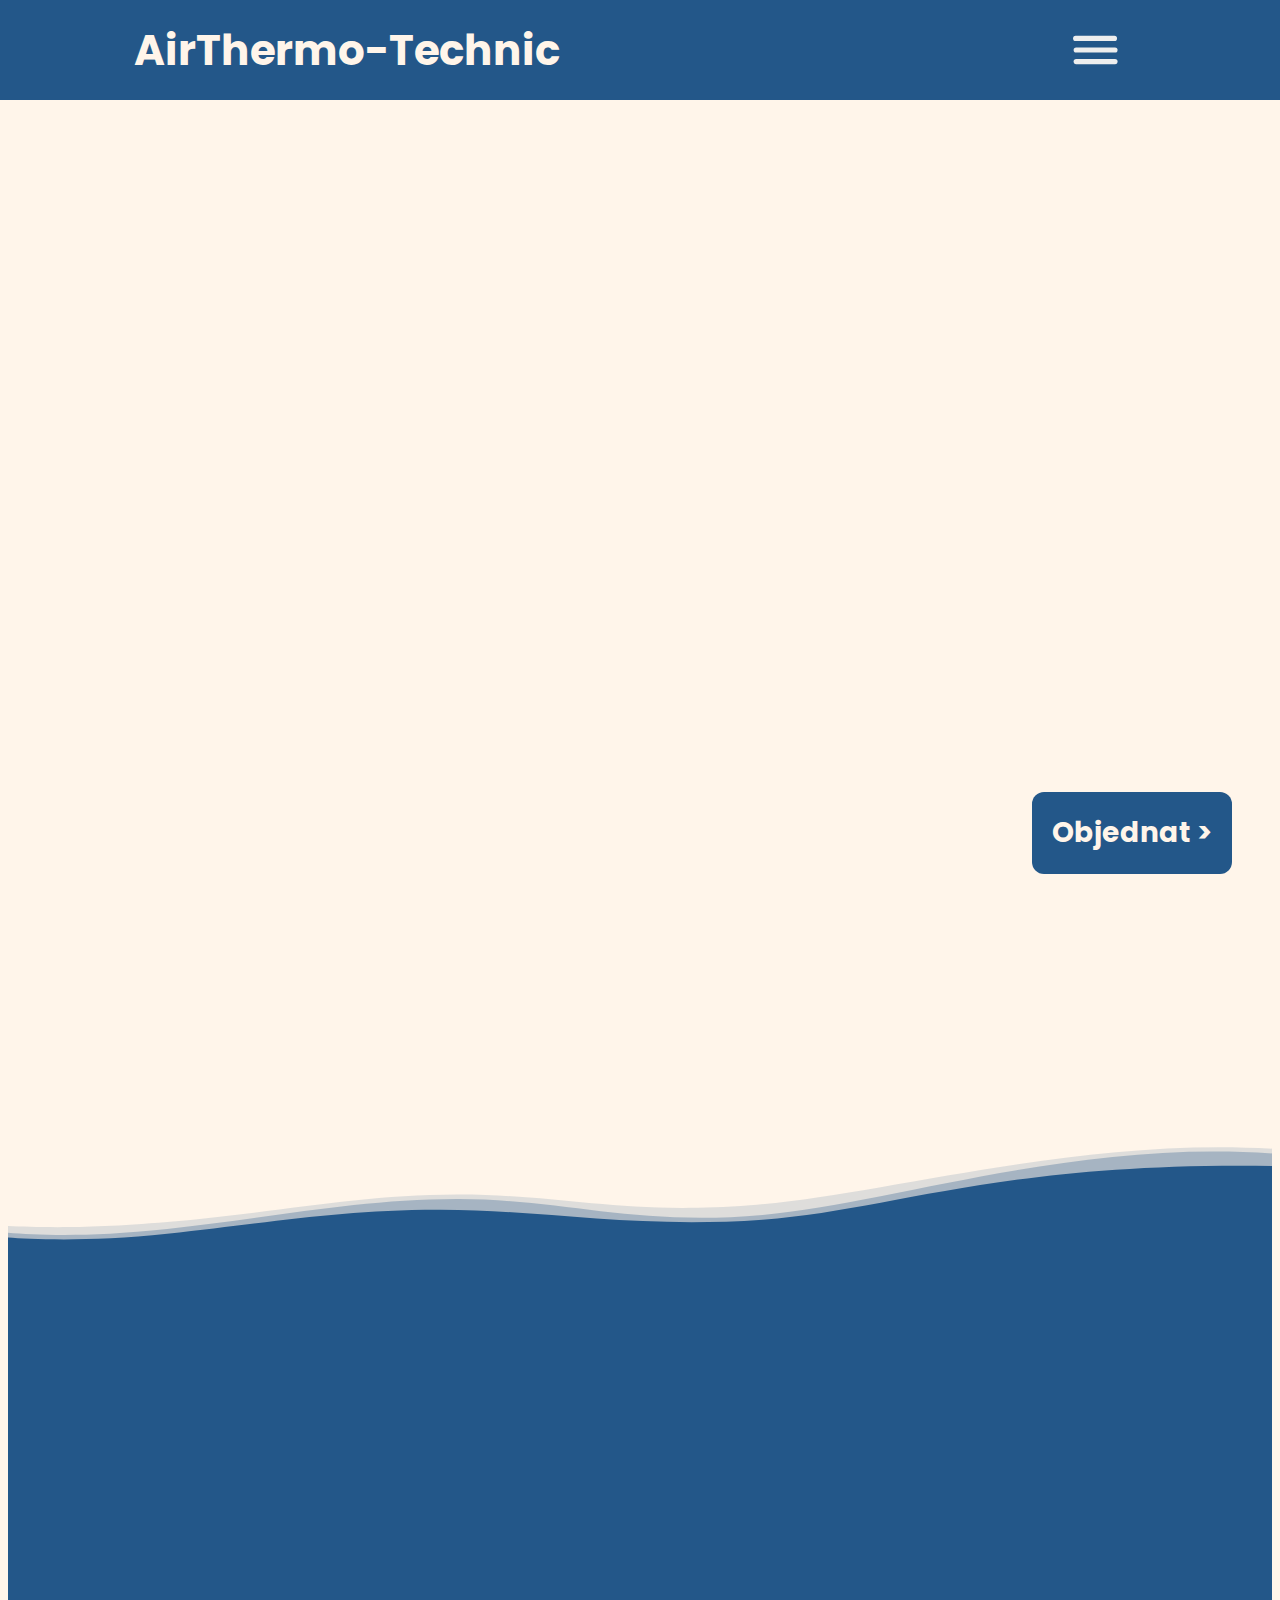
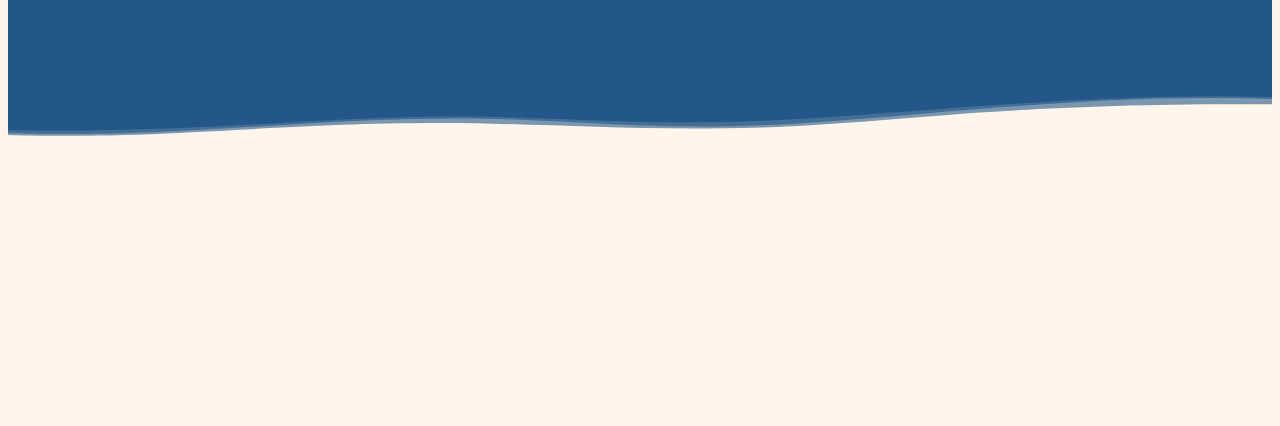
==== commit f244a666: "Addded animation and carousels" ====
--- a/a-us.html
+++ b/a-us.html
@@ -1,18 +1,27 @@
 <!DOCTYPE html>
-<html>
+<html lang="cs">
 
 <head>
+    <meta charset="UTF-8">
     <link rel="preconnect" href="https://fonts.googleapis.com">
     <link rel="preconnect" href="https://fonts.gstatic.com" crossorigin>
-    <link
-        href="https://fonts.googleapis.com/css2?family=Montserrat:ital,wght@0,100..900;1,100..900&family=Poppins:ital,wght@0,100;0,200;0,300;0,400;0,500;0,600;0,700;0,800;0,900;1,100;1,200;1,300;1,400;1,500;1,600;1,700;1,800;1,900&display=swap"
-        rel="stylesheet">
-
-    <link rel="stylesheet" href="styles/general/general.css">
+    <link rel="preload"
+        href="https://fonts.googleapis.com/css2?family=Poppins:ital,wght@0,100;0,200;0,300;0,400;0,500;0,600;0,700;0,800;0,900;1,100;1,200;1,300;1,400;1,500;1,600;1,700;1,800;1,900&display=swap"
+        as="style" onload="this.onload=null;this.rel='stylesheet'" />
+    <noscript>
+        <link
+            href="https://fonts.googleapis.com/css2?family=Poppins:ital,wght@0,100;0,200;0,300;0,400;0,500;0,600;0,700;0,800;0,900;1,100;1,200;1,300;1,400;1,500;1,600;1,700;1,800;1,900&display=swap"
+            rel="stylesheet" type="text/css" />
+    </noscript>
+
+
     <link rel="stylesheet" href="styles/general/header.css">
     <link rel="stylesheet" href="styles/general/path-elem.css">
     <link rel="stylesheet" href="styles/general/footer.css">
     <link rel="stylesheet" href="styles/general/burger.css">
+    <link rel="stylesheet" href="styles/general/general.css">
+    <link rel="stylesheet" href="styles/specific/index-head.css">
+    <link rel="stylesheet" href="styles/general/static-but.css">
 
     <link rel="stylesheet" href="styles/specific/a-us.css">
     <link rel="stylesheet" href="styles/specific/time.css">
@@ -21,8 +30,16 @@
 
 
 
+
+
+    <title>O nás - AirThermo-Technic</title>
+    <meta name="description"
+        content="AirThermo-Technic se zaměřuje na montáž a výrobu vzduchotechniky. Na trhu jsme poměrně nově, avšak za tuto krátkou dobu jsme se mnoho naučili a svoje nové poznatky nadále používáme v naší práci!">
+    <meta name="keywords" content="Vzduchotechnika, klimatizace, tepelná čerpadla">
     <meta name="viewport" content="width=device-width, initial-scale=1.0">
-    <meta charset="UTF-8">
+
+    <link rel="icon" type="image/x-icon" href="pics/airthermo-logo.svg">
+
 </head>
 
 <body>
@@ -46,8 +63,10 @@
             <a class="h-link" href="https://airthermo.cz/reference/">
                 Reference
             </a>
-            <a class="h-link" href="https://airthermo.cz/kontakty/">
-                Kontakty
+            <a style="animation-delay: 0.5s" href="https://airthermo.cz/objednat/" class="no-dec">
+                <button class="header-button  b-white blue no-dec">
+                    Objednat >
+                </button>
             </a>
 
         </div>
@@ -60,7 +79,7 @@
 
                 <a style="animation-delay: 0.4s" href="https://airthermo.cz/reference/">Reference</a>
 
-                <a style="animation-delay: 0.5s" href="https://airthermo.cz/kontakty/">Kontakty</a>
+
                 <a style="animation-delay: 0.5s" href="https://airthermo.cz/objednat/" class="no-dec">
                     <button class="burger-button b-blue white no-dec">
                         Objednat >
@@ -94,7 +113,7 @@
             </p>
         </div>
         <div class="r-a-us">
-            <img class="a-us-pic" src="pics/airthermo-logo.svg">
+            <img class="a-us-pic" src="pics/airthermo-logo.svg" alt="AirThermo logo">
         </div>
         <svg class=" nectar-shape-divider
             bl" fill="" xmlns="http://www.w3.org/2000/svg" viewBox="0 0 1000 300" preserveAspectRatio="none">
@@ -119,64 +138,64 @@
                     <div class="card">
                         <img src="https://colorlib.com/preview/theme/seogo/img/case_study/1.png">
                         <div class="content">
-                            <h1>Product Design</h1>
-                            <h3>UI/UX, Design</h3>
-                        </div>
-                    </div>
-                    <div class="card">
-                        <img src="https://colorlib.com/preview/theme/seogo/img/case_study/2.png">
-                        <div class="content">
-                            <h1>Custom Website</h1>
-                            <h3>UI/UX, Design</h3>
-                        </div>
-                    </div>
-                    <div class="card">
-                        <img src="https://colorlib.com/preview/theme/seogo/img/case_study/3.png">
-                        <div class="content">
-                            <h1>Digital Marketing</h1>
-                            <h3>UI/UX, Design</h3>
-                        </div>
-                    </div>
-                    <div class="card">
-                        <img src="https://colorlib.com/preview/theme/seogo/img/case_study/1.png">
-                        <div class="content">
-                            <h1>Digital Marketing</h1>
-                            <h3>UI/UX, Design</h3>
-                        </div>
-                    </div>
-                    <div class="card">
-                        <img src="https://colorlib.com/preview/theme/seogo/img/case_study/2.png">
-                        <div class="content">
-                            <h1>Digital Marketing</h1>
-                            <h3>UI/UX, Design</h3>
-                        </div>
-                    </div>
-                    <div class="card">
-                        <img src="https://colorlib.com/preview/theme/seogo/img/case_study/3.png">
-                        <div class="content">
-                            <h1>Digital Marketing</h1>
-                            <h3>UI/UX, Design</h3>
-                        </div>
-                    </div>
-                    <div class="card">
-                        <img src="https://colorlib.com/preview/theme/seogo/img/case_study/1.png">
-                        <div class="content">
-                            <h1>Digital Marketing</h1>
-                            <h3>UI/UX, Design</h3>
-                        </div>
-                    </div>
-                    <div class="card">
-                        <img src="https://colorlib.com/preview/theme/seogo/img/case_study/2.png">
-                        <div class="content">
-                            <h1>Digital Marketing</h1>
-                            <h3>UI/UX, Design</h3>
-                        </div>
-                    </div>
-                    <div class="card">
-                        <img src="https://colorlib.com/preview/theme/seogo/img/case_study/3.png">
-                        <div class="content">
-                            <h1>Digital Marketing</h1>
-                            <h3>UI/UX, Design</h3>
+                            <p class="h1">Digital Marketing</p>
+                            <p class="h3">UI/UX, Design</h3>
+                        </div>
+                    </div>
+                    <div class="card">
+                        <img src="https://colorlib.com/preview/theme/seogo/img/case_study/2.png">
+                        <div class="content">
+                            <p class="h1">Digital Marketing</p>
+                            <p class="h3">UI/UX, Design</h3>
+                        </div>
+                    </div>
+                    <div class="card">
+                        <img src="https://colorlib.com/preview/theme/seogo/img/case_study/3.png">
+                        <div class="content">
+                            <p class="h1">Digital Marketing</p>
+                            <p class="h3">UI/UX, Design</h3>
+                        </div>
+                    </div>
+                    <div class="card">
+                        <img src="https://colorlib.com/preview/theme/seogo/img/case_study/1.png">
+                        <div class="content">
+                            <p class="h1">Digital Marketing</p>
+                            <p class="h3">UI/UX, Design</h3>
+                        </div>
+                    </div>
+                    <div class="card">
+                        <img src="https://colorlib.com/preview/theme/seogo/img/case_study/2.png">
+                        <div class="content">
+                            <p class="h1">Digital Marketing</p>
+                            <p class="h3">UI/UX, Design</h3>
+                        </div>
+                    </div>
+                    <div class="card">
+                        <img src="https://colorlib.com/preview/theme/seogo/img/case_study/3.png">
+                        <div class="content">
+                            <p class="h1">Digital Marketing</p>
+                            <p class="h3">UI/UX, Design</h3>
+                        </div>
+                    </div>
+                    <div class="card">
+                        <img src="https://colorlib.com/preview/theme/seogo/img/case_study/1.png">
+                        <div class="content">
+                            <p class="h1">Digital Marketing</p>
+                            <p class="h3">UI/UX, Design</h3>
+                        </div>
+                    </div>
+                    <div class="card">
+                        <img src="https://colorlib.com/preview/theme/seogo/img/case_study/2.png">
+                        <div class="content">
+                            <p class="h1">Digital Marketing</p>
+                            <p class="h3">UI/UX, Design</h3>
+                        </div>
+                    </div>
+                    <div class="card">
+                        <img src="https://colorlib.com/preview/theme/seogo/img/case_study/3.png">
+                        <div class="content">
+                            <p class="h1">Digital Marketing</p>
+                            <p class="h3">UI/UX, Design</h3>
                         </div>
                     </div>
                 </div>
@@ -271,7 +290,6 @@
             </div>
         </div>
 
-
         <svg class=" nectar-shape-divider
         whi" fill="" xmlns="http://www.w3.org/2000/svg" viewBox="0 0 1000 300" preserveAspectRatio="none">
             <path
@@ -286,7 +304,7 @@
         </svg>
     </div>
     <footer class="flex s-around">
-        <img class="footer-logo" src="pics/logo-footer.svg">
+        <img class="footer-logo" src="pics/logo-footer.svg" alt="AirThermo logo">
 
         <div class="flex wrap j-c">
             <div class="footer-links f-col">
--- a/styles/general/header.css
+++ b/styles/general/header.css
@@ -47,8 +47,29 @@
         display: none;
     }
 
+    .header-button {
+        display: none;
+    }
+
     .h-head {
         margin-left: 10px;
     
     }
-}+}
+
+.header-button {
+    width: 180px;
+    height: 60px;
+    border: none;
+    
+    border-radius: 10px;
+    margin-left: 20px;
+    font-size: 26px;
+    font-weight:600;
+    cursor: pointer;
+    transition: 0.3s ease;
+  }
+
+  .header-button:hover {
+    background-color: white;
+  }
--- a/styles/general/footer.css
+++ b/styles/general/footer.css
@@ -1,14 +1,18 @@
 .footer-logo {
     width: 25vw;
     margin-left: 10vw;
+    opacity: 0;
 }
 
 footer {
     padding-bottom: 30px;
+    
 }
 
 .footer-links {
     margin-right: 10vw;
+    transform: translateX(40px);
+    opacity: 0;
 }
 
 
--- a/styles/general/general.css
+++ b/styles/general/general.css
@@ -7,9 +7,11 @@
 body {
     background-color: #FFF5EA;
     margin-top: -24px;
-    width: 101%;
-    margin-left: -0.5%;
+
 }
+
+
+
 
 .a-c {
     align-items: center;
@@ -40,6 +42,10 @@
     text-align: center;
 }
 
+.relative {
+    position: relative;
+}
+
 .blue {
    color: #235789
 }
@@ -58,4 +64,10 @@
 
 .black {
     color: #313638;
+}
+
+.visible {
+    opacity: 1;
+    transform: translate(0px);
+    transition: 0.3s ease;
 }--- a/styles/specific/index-head.css
+++ b/styles/specific/index-head.css
@@ -0,0 +1,63 @@
+.index-header {
+    margin-top: 80px;
+    position: relative;
+}
+
+h1 {
+    width: 750px;
+    font-size: 80px;
+    transform: translateY(80px);
+    opacity: 0;
+    line-height: 90px;
+}
+
+.index-header-subhead {
+    opacity: 0.8;
+    font-size: 22px;
+    font-weight: 600;
+    margin-top: -50px;
+    margin-bottom: 80px;
+    opacity: 0;
+
+}
+@media (max-width: 800px) {
+    h1 {
+        font-size: 60px;
+        width: 500px;
+        line-height: 70px;
+    }
+
+    .index-header-subhead{
+        margin-top: -30px
+    }
+}
+@media (max-width: 500px) {
+    h1 {
+        font-size:42px;
+        width: 350px;
+        line-height: 48px;
+    }
+    .index-header-subhead {
+        font-size: 18px;
+        margin-top: -20px;
+        margin-bottom: 40px;
+    }
+}
+
+.index-but {
+    width: 300px;
+    height: 80px;
+    border: none;
+    transform: translateY(60px);
+    opacity: 0;
+    border-radius: 10px;
+    font-size: 34px;
+    font-weight: 700;
+    margin-bottom: 90px;
+    cursor: pointer;
+    transition: 0.3s ease;
+}
+
+.index-but:hover {
+    background-color: white;
+}
--- a/styles/general/static-but.css
+++ b/styles/general/static-but.css
@@ -0,0 +1,33 @@
+.sta-but {
+   
+    
+    top: 88%;
+    left: 90vw;
+   
+    
+  
+    z-index: 100000;
+    position: sticky;
+    font-size: 28px;
+    font-weight: 700;
+    margin-top: 40px;
+
+    transition: 0.3s ease;
+    transform: translateX(-40px);
+    padding: 20px;
+    border: none;
+    border-radius: 12px;
+    cursor: pointer;
+}
+
+.sta-but:hover {
+    background-color: #1f4d77;
+}
+
+
+
+@media (max-width: 1000px) {
+    .sta-but {
+        display: none;
+    }
+}
--- a/styles/specific/a-us.css
+++ b/styles/specific/a-us.css
@@ -1,5 +1,5 @@
 .a-us {
-    margin-top: 120px;
+  
     position: relative;
     padding-bottom: 60px;
 }
@@ -10,7 +10,8 @@
 
 
 h2 {
-   
+    opacity: 0;
+    transform: translateY(50px);
     font-size: 80px;
     margin-bottom: 4px;
 
@@ -22,10 +23,12 @@
     width: 80%;
     font-size: 20px;
     font-weight: 500;
-
+    opacity: 0;
 }
 .r-a-us {
     width: 30vw;
+    opacity: 0;
+    transform: translateX(50px);
 }
 
 @media (max-width: 1300px) {
--- a/styles/specific/carousel.css
+++ b/styles/specific/carousel.css
@@ -10,6 +10,8 @@
   height: 100%;
   justify-content: center;
   padding-bottom: 80px;
+  opacity: 0;
+  transform: translateY(40px);
   margin-top: 40px;
 }
 
@@ -18,6 +20,7 @@
   grid-gap: 1em;
   overflow: hidden;
   width: 55em;
+
 }
 
 .center.center.hidden {
